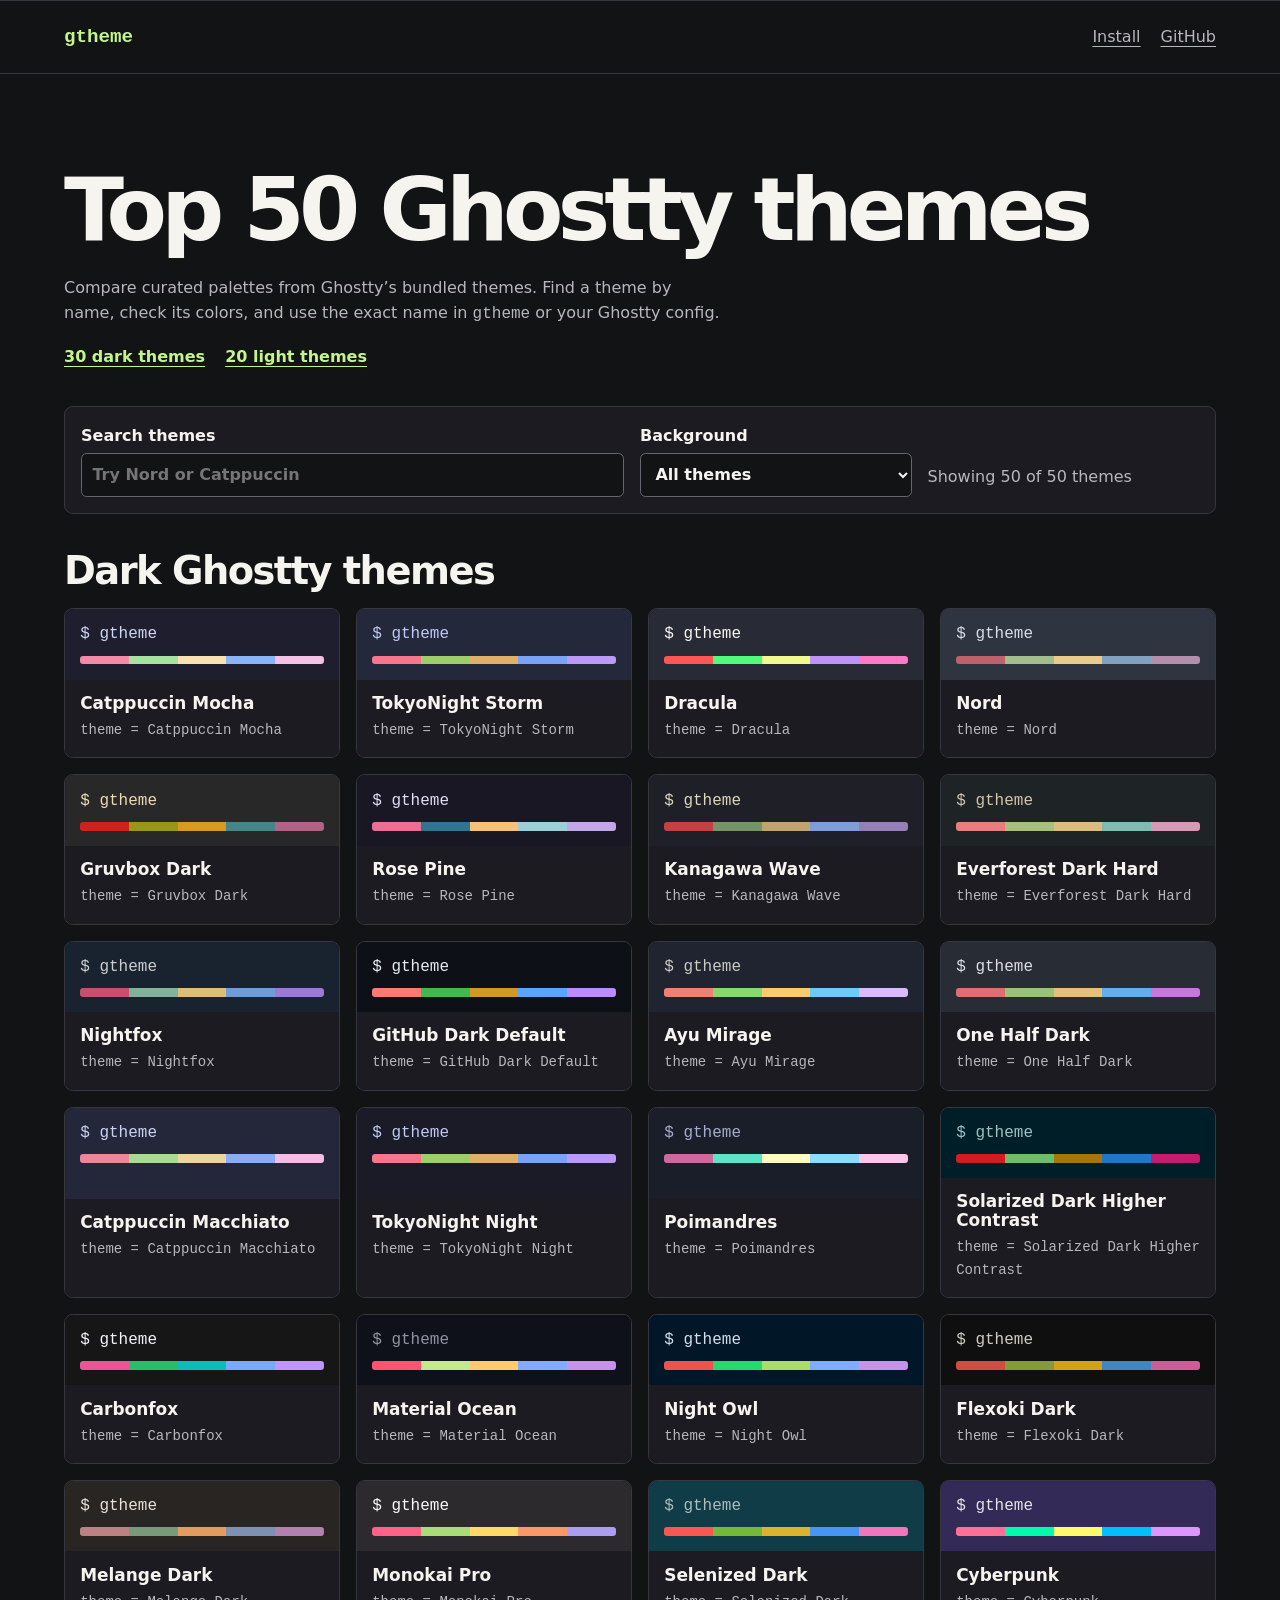
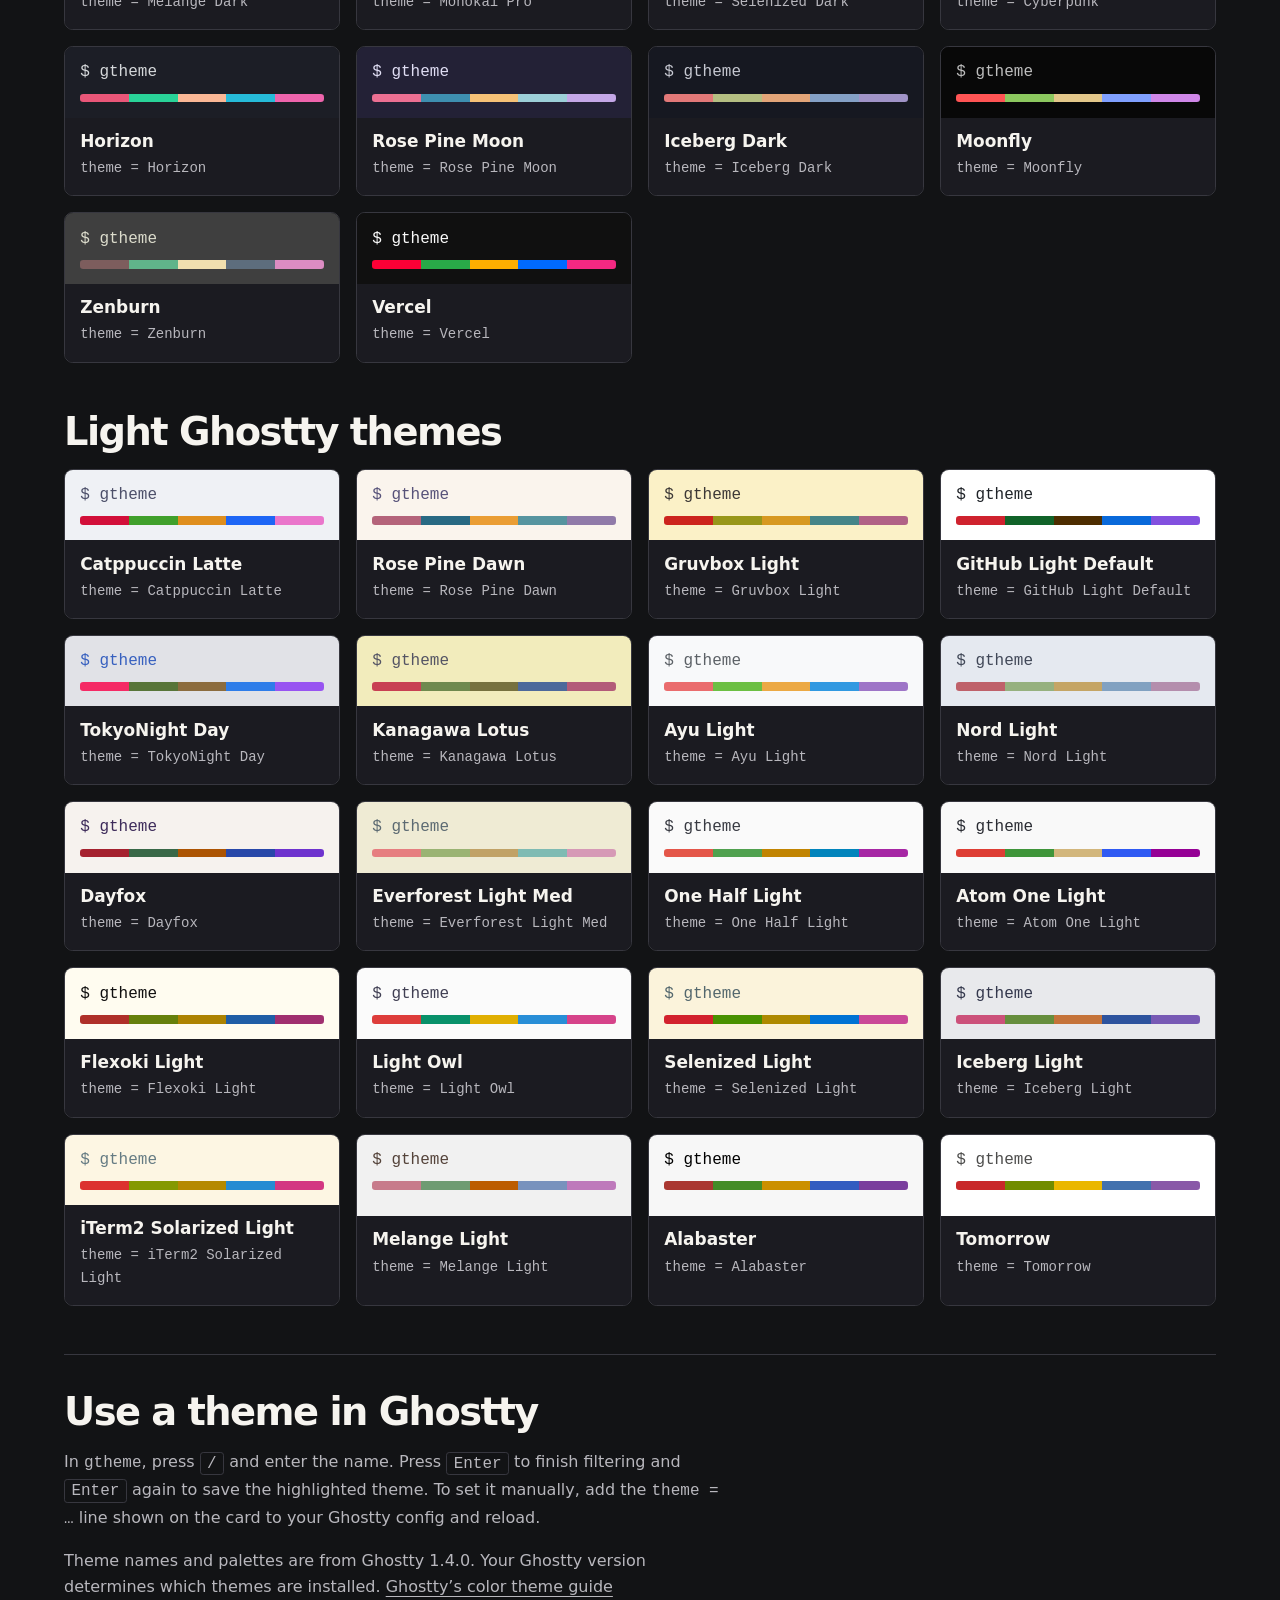
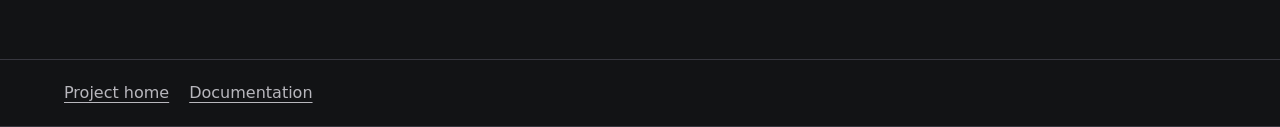
==== docs/ghostty-themes/index.html @ f0c13e7c "Publish a searchable Top 50 Ghostty theme gallery" ====
<!doctype html>
<html lang="en">
<head>
  <meta charset="utf-8">
  <meta name="viewport" content="width=device-width, initial-scale=1">
  <meta name="description" content="Compare 50 Ghostty terminal themes, including 30 dark palettes and 20 light palettes. See color previews and exact theme names for your Ghostty config.">
  <meta name="theme-color" content="#121315">
  <title>Top 50 Ghostty Themes | Dark and Light Palettes | gtheme</title>
  <link rel="canonical" href="https://hypercryptoman.github.io/gtheme/ghostty-themes/">
  <meta property="og:type" content="website">
  <meta property="og:title" content="Top 50 Ghostty Themes">
  <meta property="og:description" content="Compare 30 dark and 20 light Ghostty themes with terminal previews and exact config names.">
  <meta property="og:url" content="https://hypercryptoman.github.io/gtheme/ghostty-themes/">
  <meta property="og:image" content="https://raw.githubusercontent.com/hypercryptoman/gtheme/main/assets/gtheme-browsing.png">
  <meta property="og:image:alt" content="gtheme previewing Catppuccin Mocha in a terminal">
  <link rel="stylesheet" href="themes.css">
  <script src="themes.js" defer></script>
</head>
<body>
  <header class="site-head">
    <nav class="wrap" aria-label="Main navigation">
      <a class="brand" href="../">gtheme</a>
      <div class="nav-links">
        <a href="../#install">Install</a>
        <a href="https://github.com/hypercryptoman/gtheme">GitHub</a>
      </div>
    </nav>
  </header>
  <main class="wrap">
    <section class="intro" aria-labelledby="page-title">
      <h1 id="page-title">Top 50 Ghostty themes</h1>
      <p>Compare curated palettes from Ghostty’s bundled themes. Find a theme by name, check its colors, and use the exact name in <code>gtheme</code> or your Ghostty config.</p>
      <div class="jump-links" aria-label="Jump to a theme list">
        <a href="#dark-themes">30 dark themes</a>
        <a href="#light-themes">20 light themes</a>
      </div>
    </section>

    <section class="filters" aria-label="Filter themes" hidden>
      <label for="theme-search">Search themes
        <input type="search" id="theme-search" placeholder="Try Nord or Catppuccin">
      </label>
      <label for="theme-mode">Background
        <select id="theme-mode">
          <option value="all">All themes</option>
          <option value="dark">Dark</option>
          <option value="light">Light</option>
        </select>
      </label>
      <p id="theme-count" role="status">Showing 50 of 50 themes</p>
    </section>
    <p id="no-matches" hidden>No themes match your search. Try a different name or select All themes.</p>

    <section class="theme-list" id="dark-themes" data-mode="dark" aria-labelledby="dark-title">
      <h2 id="dark-title">Dark Ghostty themes</h2>
      <ul role="list">
        <li>
          <div class="preview" style="--bg:#1e1e2e;--fg:#cdd6f4;--red:#f38ba8;--green:#a6e3a1;--yellow:#f9e2af;--blue:#89b4fa;--magenta:#f5c2e7" aria-hidden="true">
            <span>$ gtheme</span>
            <div class="swatches"><span></span><span></span><span></span><span></span><span></span></div>
          </div>
          <div class="theme-info"><h3>Catppuccin Mocha</h3><code>theme = Catppuccin Mocha</code></div>
        </li>
        <li>
          <div class="preview" style="--bg:#24283b;--fg:#c0caf5;--red:#f7768e;--green:#9ece6a;--yellow:#e0af68;--blue:#7aa2f7;--magenta:#bb9af7" aria-hidden="true">
            <span>$ gtheme</span>
            <div class="swatches"><span></span><span></span><span></span><span></span><span></span></div>
          </div>
          <div class="theme-info"><h3>TokyoNight Storm</h3><code>theme = TokyoNight Storm</code></div>
        </li>
        <li>
          <div class="preview" style="--bg:#282a36;--fg:#f8f8f2;--red:#ff5555;--green:#50fa7b;--yellow:#f1fa8c;--blue:#bd93f9;--magenta:#ff79c6" aria-hidden="true">
            <span>$ gtheme</span>
            <div class="swatches"><span></span><span></span><span></span><span></span><span></span></div>
          </div>
          <div class="theme-info"><h3>Dracula</h3><code>theme = Dracula</code></div>
        </li>
        <li>
          <div class="preview" style="--bg:#2e3440;--fg:#d8dee9;--red:#bf616a;--green:#a3be8c;--yellow:#ebcb8b;--blue:#81a1c1;--magenta:#b48ead" aria-hidden="true">
            <span>$ gtheme</span>
            <div class="swatches"><span></span><span></span><span></span><span></span><span></span></div>
          </div>
          <div class="theme-info"><h3>Nord</h3><code>theme = Nord</code></div>
        </li>
        <li>
          <div class="preview" style="--bg:#282828;--fg:#ebdbb2;--red:#cc241d;--green:#98971a;--yellow:#d79921;--blue:#458588;--magenta:#b16286" aria-hidden="true">
            <span>$ gtheme</span>
            <div class="swatches"><span></span><span></span><span></span><span></span><span></span></div>
          </div>
          <div class="theme-info"><h3>Gruvbox Dark</h3><code>theme = Gruvbox Dark</code></div>
        </li>
        <li>
          <div class="preview" style="--bg:#191724;--fg:#e0def4;--red:#eb6f92;--green:#31748f;--yellow:#f6c177;--blue:#9ccfd8;--magenta:#c4a7e7" aria-hidden="true">
            <span>$ gtheme</span>
            <div class="swatches"><span></span><span></span><span></span><span></span><span></span></div>
          </div>
          <div class="theme-info"><h3>Rose Pine</h3><code>theme = Rose Pine</code></div>
        </li>
        <li>
          <div class="preview" style="--bg:#1f1f28;--fg:#dcd7ba;--red:#c34043;--green:#76946a;--yellow:#c0a36e;--blue:#7e9cd8;--magenta:#957fb8" aria-hidden="true">
            <span>$ gtheme</span>
            <div class="swatches"><span></span><span></span><span></span><span></span><span></span></div>
          </div>
          <div class="theme-info"><h3>Kanagawa Wave</h3><code>theme = Kanagawa Wave</code></div>
        </li>
        <li>
          <div class="preview" style="--bg:#1e2326;--fg:#d3c6aa;--red:#e67e80;--green:#a7c080;--yellow:#dbbc7f;--blue:#7fbbb3;--magenta:#d699b6" aria-hidden="true">
            <span>$ gtheme</span>
            <div class="swatches"><span></span><span></span><span></span><span></span><span></span></div>
          </div>
          <div class="theme-info"><h3>Everforest Dark Hard</h3><code>theme = Everforest Dark Hard</code></div>
        </li>
        <li>
          <div class="preview" style="--bg:#192330;--fg:#cdcecf;--red:#c94f6d;--green:#81b29a;--yellow:#dbc074;--blue:#719cd6;--magenta:#9d79d6" aria-hidden="true">
            <span>$ gtheme</span>
            <div class="swatches"><span></span><span></span><span></span><span></span><span></span></div>
          </div>
          <div class="theme-info"><h3>Nightfox</h3><code>theme = Nightfox</code></div>
        </li>
        <li>
          <div class="preview" style="--bg:#0d1117;--fg:#e6edf3;--red:#ff7b72;--green:#3fb950;--yellow:#d29922;--blue:#58a6ff;--magenta:#bc8cff" aria-hidden="true">
            <span>$ gtheme</span>
            <div class="swatches"><span></span><span></span><span></span><span></span><span></span></div>
          </div>
          <div class="theme-info"><h3>GitHub Dark Default</h3><code>theme = GitHub Dark Default</code></div>
        </li>
        <li>
          <div class="preview" style="--bg:#1f2430;--fg:#cccac2;--red:#ed8274;--green:#87d96c;--yellow:#facc6e;--blue:#6dcbfa;--magenta:#dabafa" aria-hidden="true">
            <span>$ gtheme</span>
            <div class="swatches"><span></span><span></span><span></span><span></span><span></span></div>
          </div>
          <div class="theme-info"><h3>Ayu Mirage</h3><code>theme = Ayu Mirage</code></div>
        </li>
        <li>
          <div class="preview" style="--bg:#282c34;--fg:#dcdfe4;--red:#e06c75;--green:#98c379;--yellow:#e5c07b;--blue:#61afef;--magenta:#c678dd" aria-hidden="true">
            <span>$ gtheme</span>
            <div class="swatches"><span></span><span></span><span></span><span></span><span></span></div>
          </div>
          <div class="theme-info"><h3>One Half Dark</h3><code>theme = One Half Dark</code></div>
        </li>
        <li>
          <div class="preview" style="--bg:#24273a;--fg:#cad3f5;--red:#ed8796;--green:#a6da95;--yellow:#eed49f;--blue:#8aadf4;--magenta:#f5bde6" aria-hidden="true">
            <span>$ gtheme</span>
            <div class="swatches"><span></span><span></span><span></span><span></span><span></span></div>
          </div>
          <div class="theme-info"><h3>Catppuccin Macchiato</h3><code>theme = Catppuccin Macchiato</code></div>
        </li>
        <li>
          <div class="preview" style="--bg:#1a1b26;--fg:#c0caf5;--red:#f7768e;--green:#9ece6a;--yellow:#e0af68;--blue:#7aa2f7;--magenta:#bb9af7" aria-hidden="true">
            <span>$ gtheme</span>
            <div class="swatches"><span></span><span></span><span></span><span></span><span></span></div>
          </div>
          <div class="theme-info"><h3>TokyoNight Night</h3><code>theme = TokyoNight Night</code></div>
        </li>
        <li>
          <div class="preview" style="--bg:#1a1e28;--fg:#a6accd;--red:#d0679d;--green:#5de4c7;--yellow:#fffac2;--blue:#89ddff;--magenta:#fcc5e9" aria-hidden="true">
            <span>$ gtheme</span>
            <div class="swatches"><span></span><span></span><span></span><span></span><span></span></div>
          </div>
          <div class="theme-info"><h3>Poimandres</h3><code>theme = Poimandres</code></div>
        </li>
        <li>
          <div class="preview" style="--bg:#001e27;--fg:#9cc2c3;--red:#d11c24;--green:#6cbe6c;--yellow:#a57706;--blue:#2176c7;--magenta:#c61c6f" aria-hidden="true">
            <span>$ gtheme</span>
            <div class="swatches"><span></span><span></span><span></span><span></span><span></span></div>
          </div>
          <div class="theme-info"><h3>Solarized Dark Higher Contrast</h3><code>theme = Solarized Dark Higher Contrast</code></div>
        </li>
        <li>
          <div class="preview" style="--bg:#161616;--fg:#f2f4f8;--red:#ee5396;--green:#25be6a;--yellow:#08bdba;--blue:#78a9ff;--magenta:#be95ff" aria-hidden="true">
            <span>$ gtheme</span>
            <div class="swatches"><span></span><span></span><span></span><span></span><span></span></div>
          </div>
          <div class="theme-info"><h3>Carbonfox</h3><code>theme = Carbonfox</code></div>
        </li>
        <li>
          <div class="preview" style="--bg:#0f111a;--fg:#8f93a2;--red:#ff5370;--green:#c3e88d;--yellow:#ffcb6b;--blue:#82aaff;--magenta:#c792ea" aria-hidden="true">
            <span>$ gtheme</span>
            <div class="swatches"><span></span><span></span><span></span><span></span><span></span></div>
          </div>
          <div class="theme-info"><h3>Material Ocean</h3><code>theme = Material Ocean</code></div>
        </li>
        <li>
          <div class="preview" style="--bg:#011627;--fg:#d6deeb;--red:#ef5350;--green:#22da6e;--yellow:#addb67;--blue:#82aaff;--magenta:#c792ea" aria-hidden="true">
            <span>$ gtheme</span>
            <div class="swatches"><span></span><span></span><span></span><span></span><span></span></div>
          </div>
          <div class="theme-info"><h3>Night Owl</h3><code>theme = Night Owl</code></div>
        </li>
        <li>
          <div class="preview" style="--bg:#100f0f;--fg:#cecdc3;--red:#d14d41;--green:#879a39;--yellow:#d0a215;--blue:#4385be;--magenta:#ce5d97" aria-hidden="true">
            <span>$ gtheme</span>
            <div class="swatches"><span></span><span></span><span></span><span></span><span></span></div>
          </div>
          <div class="theme-info"><h3>Flexoki Dark</h3><code>theme = Flexoki Dark</code></div>
        </li>
        <li>
          <div class="preview" style="--bg:#292522;--fg:#ece1d7;--red:#bd8183;--green:#78997a;--yellow:#e49b5d;--blue:#7f91b2;--magenta:#b380b0" aria-hidden="true">
            <span>$ gtheme</span>
            <div class="swatches"><span></span><span></span><span></span><span></span><span></span></div>
          </div>
          <div class="theme-info"><h3>Melange Dark</h3><code>theme = Melange Dark</code></div>
        </li>
        <li>
          <div class="preview" style="--bg:#2d2a2e;--fg:#fcfcfa;--red:#ff6188;--green:#a9dc76;--yellow:#ffd866;--blue:#fc9867;--magenta:#ab9df2" aria-hidden="true">
            <span>$ gtheme</span>
            <div class="swatches"><span></span><span></span><span></span><span></span><span></span></div>
          </div>
          <div class="theme-info"><h3>Monokai Pro</h3><code>theme = Monokai Pro</code></div>
        </li>
        <li>
          <div class="preview" style="--bg:#103c48;--fg:#adbcbc;--red:#fa5750;--green:#75b938;--yellow:#dbb32d;--blue:#4695f7;--magenta:#f275be" aria-hidden="true">
            <span>$ gtheme</span>
            <div class="swatches"><span></span><span></span><span></span><span></span><span></span></div>
          </div>
          <div class="theme-info"><h3>Selenized Dark</h3><code>theme = Selenized Dark</code></div>
        </li>
        <li>
          <div class="preview" style="--bg:#332a57;--fg:#e5e5e5;--red:#ff7092;--green:#00fbac;--yellow:#fffa6a;--blue:#00bfff;--magenta:#df95ff" aria-hidden="true">
            <span>$ gtheme</span>
            <div class="swatches"><span></span><span></span><span></span><span></span><span></span></div>
          </div>
          <div class="theme-info"><h3>Cyberpunk</h3><code>theme = Cyberpunk</code></div>
        </li>
        <li>
          <div class="preview" style="--bg:#1c1e26;--fg:#d5d8da;--red:#e95678;--green:#29d398;--yellow:#fab795;--blue:#26bbd9;--magenta:#ee64ac" aria-hidden="true">
            <span>$ gtheme</span>
            <div class="swatches"><span></span><span></span><span></span><span></span><span></span></div>
          </div>
          <div class="theme-info"><h3>Horizon</h3><code>theme = Horizon</code></div>
        </li>
        <li>
          <div class="preview" style="--bg:#232136;--fg:#e0def4;--red:#eb6f92;--green:#3e8fb0;--yellow:#f6c177;--blue:#9ccfd8;--magenta:#c4a7e7" aria-hidden="true">
            <span>$ gtheme</span>
            <div class="swatches"><span></span><span></span><span></span><span></span><span></span></div>
          </div>
          <div class="theme-info"><h3>Rose Pine Moon</h3><code>theme = Rose Pine Moon</code></div>
        </li>
        <li>
          <div class="preview" style="--bg:#161821;--fg:#c6c8d1;--red:#e27878;--green:#b4be82;--yellow:#e2a478;--blue:#84a0c6;--magenta:#a093c7" aria-hidden="true">
            <span>$ gtheme</span>
            <div class="swatches"><span></span><span></span><span></span><span></span><span></span></div>
          </div>
          <div class="theme-info"><h3>Iceberg Dark</h3><code>theme = Iceberg Dark</code></div>
        </li>
        <li>
          <div class="preview" style="--bg:#080808;--fg:#bdbdbd;--red:#ff5454;--green:#8cc85f;--yellow:#e3c78a;--blue:#80a0ff;--magenta:#cf87e8" aria-hidden="true">
            <span>$ gtheme</span>
            <div class="swatches"><span></span><span></span><span></span><span></span><span></span></div>
          </div>
          <div class="theme-info"><h3>Moonfly</h3><code>theme = Moonfly</code></div>
        </li>
        <li>
          <div class="preview" style="--bg:#3f3f3f;--fg:#dcdccc;--red:#7d5d5d;--green:#60b48a;--yellow:#f0dfaf;--blue:#5d6d7d;--magenta:#dc8cc3" aria-hidden="true">
            <span>$ gtheme</span>
            <div class="swatches"><span></span><span></span><span></span><span></span><span></span></div>
          </div>
          <div class="theme-info"><h3>Zenburn</h3><code>theme = Zenburn</code></div>
        </li>
        <li>
          <div class="preview" style="--bg:#101010;--fg:#fafafa;--red:#fc0036;--green:#29a948;--yellow:#ffae00;--blue:#006aff;--magenta:#f32882" aria-hidden="true">
            <span>$ gtheme</span>
            <div class="swatches"><span></span><span></span><span></span><span></span><span></span></div>
          </div>
          <div class="theme-info"><h3>Vercel</h3><code>theme = Vercel</code></div>
        </li>
      </ul>
    </section>

    <section class="theme-list" id="light-themes" data-mode="light" aria-labelledby="light-title">
      <h2 id="light-title">Light Ghostty themes</h2>
      <ul role="list">
        <li>
          <div class="preview" style="--bg:#eff1f5;--fg:#4c4f69;--red:#d20f39;--green:#40a02b;--yellow:#df8e1d;--blue:#1e66f5;--magenta:#ea76cb" aria-hidden="true">
            <span>$ gtheme</span>
            <div class="swatches"><span></span><span></span><span></span><span></span><span></span></div>
          </div>
          <div class="theme-info"><h3>Catppuccin Latte</h3><code>theme = Catppuccin Latte</code></div>
        </li>
        <li>
          <div class="preview" style="--bg:#faf4ed;--fg:#575279;--red:#b4637a;--green:#286983;--yellow:#ea9d34;--blue:#56949f;--magenta:#907aa9" aria-hidden="true">
            <span>$ gtheme</span>
            <div class="swatches"><span></span><span></span><span></span><span></span><span></span></div>
          </div>
          <div class="theme-info"><h3>Rose Pine Dawn</h3><code>theme = Rose Pine Dawn</code></div>
        </li>
        <li>
          <div class="preview" style="--bg:#fbf1c7;--fg:#3c3836;--red:#cc241d;--green:#98971a;--yellow:#d79921;--blue:#458588;--magenta:#b16286" aria-hidden="true">
            <span>$ gtheme</span>
            <div class="swatches"><span></span><span></span><span></span><span></span><span></span></div>
          </div>
          <div class="theme-info"><h3>Gruvbox Light</h3><code>theme = Gruvbox Light</code></div>
        </li>
        <li>
          <div class="preview" style="--bg:#ffffff;--fg:#1f2328;--red:#cf222e;--green:#116329;--yellow:#4d2d00;--blue:#0969da;--magenta:#8250df" aria-hidden="true">
            <span>$ gtheme</span>
            <div class="swatches"><span></span><span></span><span></span><span></span><span></span></div>
          </div>
          <div class="theme-info"><h3>GitHub Light Default</h3><code>theme = GitHub Light Default</code></div>
        </li>
        <li>
          <div class="preview" style="--bg:#e1e2e7;--fg:#3760bf;--red:#f52a65;--green:#587539;--yellow:#8c6c3e;--blue:#2e7de9;--magenta:#9854f1" aria-hidden="true">
            <span>$ gtheme</span>
            <div class="swatches"><span></span><span></span><span></span><span></span><span></span></div>
          </div>
          <div class="theme-info"><h3>TokyoNight Day</h3><code>theme = TokyoNight Day</code></div>
        </li>
        <li>
          <div class="preview" style="--bg:#f2ecbc;--fg:#545464;--red:#c84053;--green:#6f894e;--yellow:#77713f;--blue:#4d699b;--magenta:#b35b79" aria-hidden="true">
            <span>$ gtheme</span>
            <div class="swatches"><span></span><span></span><span></span><span></span><span></span></div>
          </div>
          <div class="theme-info"><h3>Kanagawa Lotus</h3><code>theme = Kanagawa Lotus</code></div>
        </li>
        <li>
          <div class="preview" style="--bg:#f8f9fa;--fg:#5c6166;--red:#ea6c6d;--green:#6cbf43;--yellow:#eca944;--blue:#3199e1;--magenta:#9e75c7" aria-hidden="true">
            <span>$ gtheme</span>
            <div class="swatches"><span></span><span></span><span></span><span></span><span></span></div>
          </div>
          <div class="theme-info"><h3>Ayu Light</h3><code>theme = Ayu Light</code></div>
        </li>
        <li>
          <div class="preview" style="--bg:#e5e9f0;--fg:#414858;--red:#bf616a;--green:#96b17f;--yellow:#c5a565;--blue:#81a1c1;--magenta:#b48ead" aria-hidden="true">
            <span>$ gtheme</span>
            <div class="swatches"><span></span><span></span><span></span><span></span><span></span></div>
          </div>
          <div class="theme-info"><h3>Nord Light</h3><code>theme = Nord Light</code></div>
        </li>
        <li>
          <div class="preview" style="--bg:#f6f2ee;--fg:#3d2b5a;--red:#a5222f;--green:#396847;--yellow:#ac5402;--blue:#2848a9;--magenta:#6e33ce" aria-hidden="true">
            <span>$ gtheme</span>
            <div class="swatches"><span></span><span></span><span></span><span></span><span></span></div>
          </div>
          <div class="theme-info"><h3>Dayfox</h3><code>theme = Dayfox</code></div>
        </li>
        <li>
          <div class="preview" style="--bg:#efebd4;--fg:#5c6a72;--red:#e67e80;--green:#9ab373;--yellow:#c1a266;--blue:#7fbbb3;--magenta:#d699b6" aria-hidden="true">
            <span>$ gtheme</span>
            <div class="swatches"><span></span><span></span><span></span><span></span><span></span></div>
          </div>
          <div class="theme-info"><h3>Everforest Light Med</h3><code>theme = Everforest Light Med</code></div>
        </li>
        <li>
          <div class="preview" style="--bg:#fafafa;--fg:#383a42;--red:#e45649;--green:#50a14f;--yellow:#c18401;--blue:#0184bc;--magenta:#a626a4" aria-hidden="true">
            <span>$ gtheme</span>
            <div class="swatches"><span></span><span></span><span></span><span></span><span></span></div>
          </div>
          <div class="theme-info"><h3>One Half Light</h3><code>theme = One Half Light</code></div>
        </li>
        <li>
          <div class="preview" style="--bg:#f9f9f9;--fg:#2a2c33;--red:#de3e35;--green:#3f953a;--yellow:#d2b67c;--blue:#2f5af3;--magenta:#950095" aria-hidden="true">
            <span>$ gtheme</span>
            <div class="swatches"><span></span><span></span><span></span><span></span><span></span></div>
          </div>
          <div class="theme-info"><h3>Atom One Light</h3><code>theme = Atom One Light</code></div>
        </li>
        <li>
          <div class="preview" style="--bg:#fffcf0;--fg:#100f0f;--red:#af3029;--green:#66800b;--yellow:#ad8301;--blue:#205ea6;--magenta:#a02f6f" aria-hidden="true">
            <span>$ gtheme</span>
            <div class="swatches"><span></span><span></span><span></span><span></span><span></span></div>
          </div>
          <div class="theme-info"><h3>Flexoki Light</h3><code>theme = Flexoki Light</code></div>
        </li>
        <li>
          <div class="preview" style="--bg:#fbfbfb;--fg:#403f53;--red:#de3d3b;--green:#08916a;--yellow:#e0af02;--blue:#288ed7;--magenta:#d6438a" aria-hidden="true">
            <span>$ gtheme</span>
            <div class="swatches"><span></span><span></span><span></span><span></span><span></span></div>
          </div>
          <div class="theme-info"><h3>Light Owl</h3><code>theme = Light Owl</code></div>
        </li>
        <li>
          <div class="preview" style="--bg:#fbf3db;--fg:#53676d;--red:#d2212d;--green:#489100;--yellow:#ad8900;--blue:#0072d4;--magenta:#ca4898" aria-hidden="true">
            <span>$ gtheme</span>
            <div class="swatches"><span></span><span></span><span></span><span></span><span></span></div>
          </div>
          <div class="theme-info"><h3>Selenized Light</h3><code>theme = Selenized Light</code></div>
        </li>
        <li>
          <div class="preview" style="--bg:#e8e9ec;--fg:#33374c;--red:#cc517a;--green:#668e3d;--yellow:#c57339;--blue:#2d539e;--magenta:#7759b4" aria-hidden="true">
            <span>$ gtheme</span>
            <div class="swatches"><span></span><span></span><span></span><span></span><span></span></div>
          </div>
          <div class="theme-info"><h3>Iceberg Light</h3><code>theme = Iceberg Light</code></div>
        </li>
        <li>
          <div class="preview" style="--bg:#fdf6e3;--fg:#657b83;--red:#dc322f;--green:#859900;--yellow:#b58900;--blue:#268bd2;--magenta:#d33682" aria-hidden="true">
            <span>$ gtheme</span>
            <div class="swatches"><span></span><span></span><span></span><span></span><span></span></div>
          </div>
          <div class="theme-info"><h3>iTerm2 Solarized Light</h3><code>theme = iTerm2 Solarized Light</code></div>
        </li>
        <li>
          <div class="preview" style="--bg:#f1f1f1;--fg:#54433a;--red:#c77b8b;--green:#6e9b72;--yellow:#bc5c00;--blue:#7892bd;--magenta:#be79bb" aria-hidden="true">
            <span>$ gtheme</span>
            <div class="swatches"><span></span><span></span><span></span><span></span><span></span></div>
          </div>
          <div class="theme-info"><h3>Melange Light</h3><code>theme = Melange Light</code></div>
        </li>
        <li>
          <div class="preview" style="--bg:#f7f7f7;--fg:#000000;--red:#aa3731;--green:#448c27;--yellow:#cb9000;--blue:#325cc0;--magenta:#7a3e9d" aria-hidden="true">
            <span>$ gtheme</span>
            <div class="swatches"><span></span><span></span><span></span><span></span><span></span></div>
          </div>
          <div class="theme-info"><h3>Alabaster</h3><code>theme = Alabaster</code></div>
        </li>
        <li>
          <div class="preview" style="--bg:#ffffff;--fg:#4d4d4c;--red:#c82829;--green:#718c00;--yellow:#eab700;--blue:#4271ae;--magenta:#8959a8" aria-hidden="true">
            <span>$ gtheme</span>
            <div class="swatches"><span></span><span></span><span></span><span></span><span></span></div>
          </div>
          <div class="theme-info"><h3>Tomorrow</h3><code>theme = Tomorrow</code></div>
        </li>
      </ul>
    </section>

    <section class="how-to" aria-labelledby="apply-title">
      <h2 id="apply-title">Use a theme in Ghostty</h2>
      <p>In <code>gtheme</code>, press <kbd>/</kbd> and enter the name. Press <kbd>Enter</kbd> to finish filtering and <kbd>Enter</kbd> again to save the highlighted theme. To set it manually, add the <code>theme = …</code> line shown on the card to your Ghostty config and reload.</p>
      <p>Theme names and palettes are from Ghostty 1.4.0. Your Ghostty version determines which themes are installed. <a href="https://ghostty.org/docs/features/theme">Ghostty’s color theme guide</a></p>
    </section>
  </main>
  <footer>
    <div class="wrap nav-links">
      <a href="../">Project home</a>
      <a href="https://github.com/hypercryptoman/gtheme/blob/main/README.md">Documentation</a>
    </div>
  </footer>
</body>
</html>
---- docs/ghostty-themes/themes.css ----
:root {
  color-scheme: dark;
  --background: #121315;
  --panel: #1b1b21;
  --line: #37373f;
  --text: #f6f4ef;
  --muted: #b8b7bd;
  --accent: #c4f58b;
  --mono: "SFMono-Regular", Consolas, "Liberation Mono", monospace;
}
* { box-sizing: border-box; }
[hidden] { display: none !important; }
body { margin: 0; background: var(--background); color: var(--text); font: 1rem/1.6 system-ui, sans-serif; }
.wrap { width: min(72rem, calc(100% - 2.5rem)); margin-inline: auto; }
a { color: inherit; text-underline-offset: .25em; }
a:hover { color: var(--accent); }
:focus-visible { outline: 2px solid var(--accent); outline-offset: 4px; }
.site-head, footer { border-block: 1px solid var(--line); }
nav, .nav-links, .jump-links { display: flex; flex-wrap: wrap; align-items: center; gap: 1.25rem; }
nav { min-height: 4.5rem; justify-content: space-between; }
.nav-links { color: var(--muted); }
.brand { color: var(--accent); font: 700 1.2rem var(--mono); text-decoration: none; }
.intro { padding-block: clamp(2.5rem, 7vw, 5.5rem) 2.25rem; }
h1, h2, h3 { line-height: 1.1; margin: 0; }
h1 { font-size: clamp(2.75rem, 7.5vw, 5.5rem); letter-spacing: -.065em; }
h2 { font-size: clamp(1.7rem, 4vw, 2.4rem); letter-spacing: -.04em; }
h3 { font-size: 1.06rem; }
p { color: var(--muted); }
.intro p, .how-to p { max-width: 65ch; }
.jump-links a { color: var(--accent); font-weight: 650; }
.filters {
  display: grid;
  gap: 1rem;
  grid-template-columns: minmax(12rem, 2fr) minmax(8rem, 1fr) 1fr;
  align-items: end;
  padding: 1rem;
  background: var(--panel);
  border: 1px solid var(--line);
  border-radius: .55rem;
}
.filters label { display: grid; gap: .3rem; font-weight: 600; }
.filters p { margin: 0; padding: .45rem 0; font-variant-numeric: tabular-nums; }
input, select {
  font: inherit;
  color: var(--text);
  background: var(--background);
  border: 1px solid #656570;
  border-radius: .35rem;
  min-width: 0;
  min-height: 2.75rem;
  padding: .45rem .65rem;
}
.theme-list { margin-block: 2.25rem 3rem; scroll-margin-top: 1.25rem; }
.theme-list ul {
  list-style: none;
  margin: 1rem 0 0;
  padding: 0;
  display: grid;
  grid-template-columns: repeat(auto-fit, minmax(min(100%, 15.5rem), 1fr));
  gap: 1rem;
}
.theme-list li { display: grid; overflow: hidden; border: 1px solid var(--line); border-radius: .55rem; }
.preview {
  display: flex;
  flex-direction: column;
  gap: .65rem;
  padding: .95rem;
  font: 1rem/1.3 var(--mono);
  background: var(--bg);
  color: var(--fg);
}
.swatches { display: grid; grid-template-columns: repeat(5, 1fr); height: .55rem; border-radius: .2rem; overflow: hidden; }
.swatches span:nth-child(1) { background: var(--red); }
.swatches span:nth-child(2) { background: var(--green); }
.swatches span:nth-child(3) { background: var(--yellow); }
.swatches span:nth-child(4) { background: var(--blue); }
.swatches span:nth-child(5) { background: var(--magenta); }
.theme-info { display: flex; flex-direction: column; gap: .4rem; padding: .9rem .95rem 1rem; background: var(--panel); }
.theme-info code { color: var(--muted); font-size: .875rem; overflow-wrap: anywhere; user-select: all; }
code, kbd { font-family: var(--mono); }
kbd { border: 1px solid var(--line); border-radius: .2rem; padding: .1em .4em; }
.how-to { border-top: 1px solid var(--line); padding-block: 2.25rem 2.75rem; }
footer { padding-block: 1.25rem; }
@media (max-width: 40rem) {
  .filters { grid-template-columns: 1fr; gap: .6rem; }
  .filters p { padding-bottom: 0; }
}
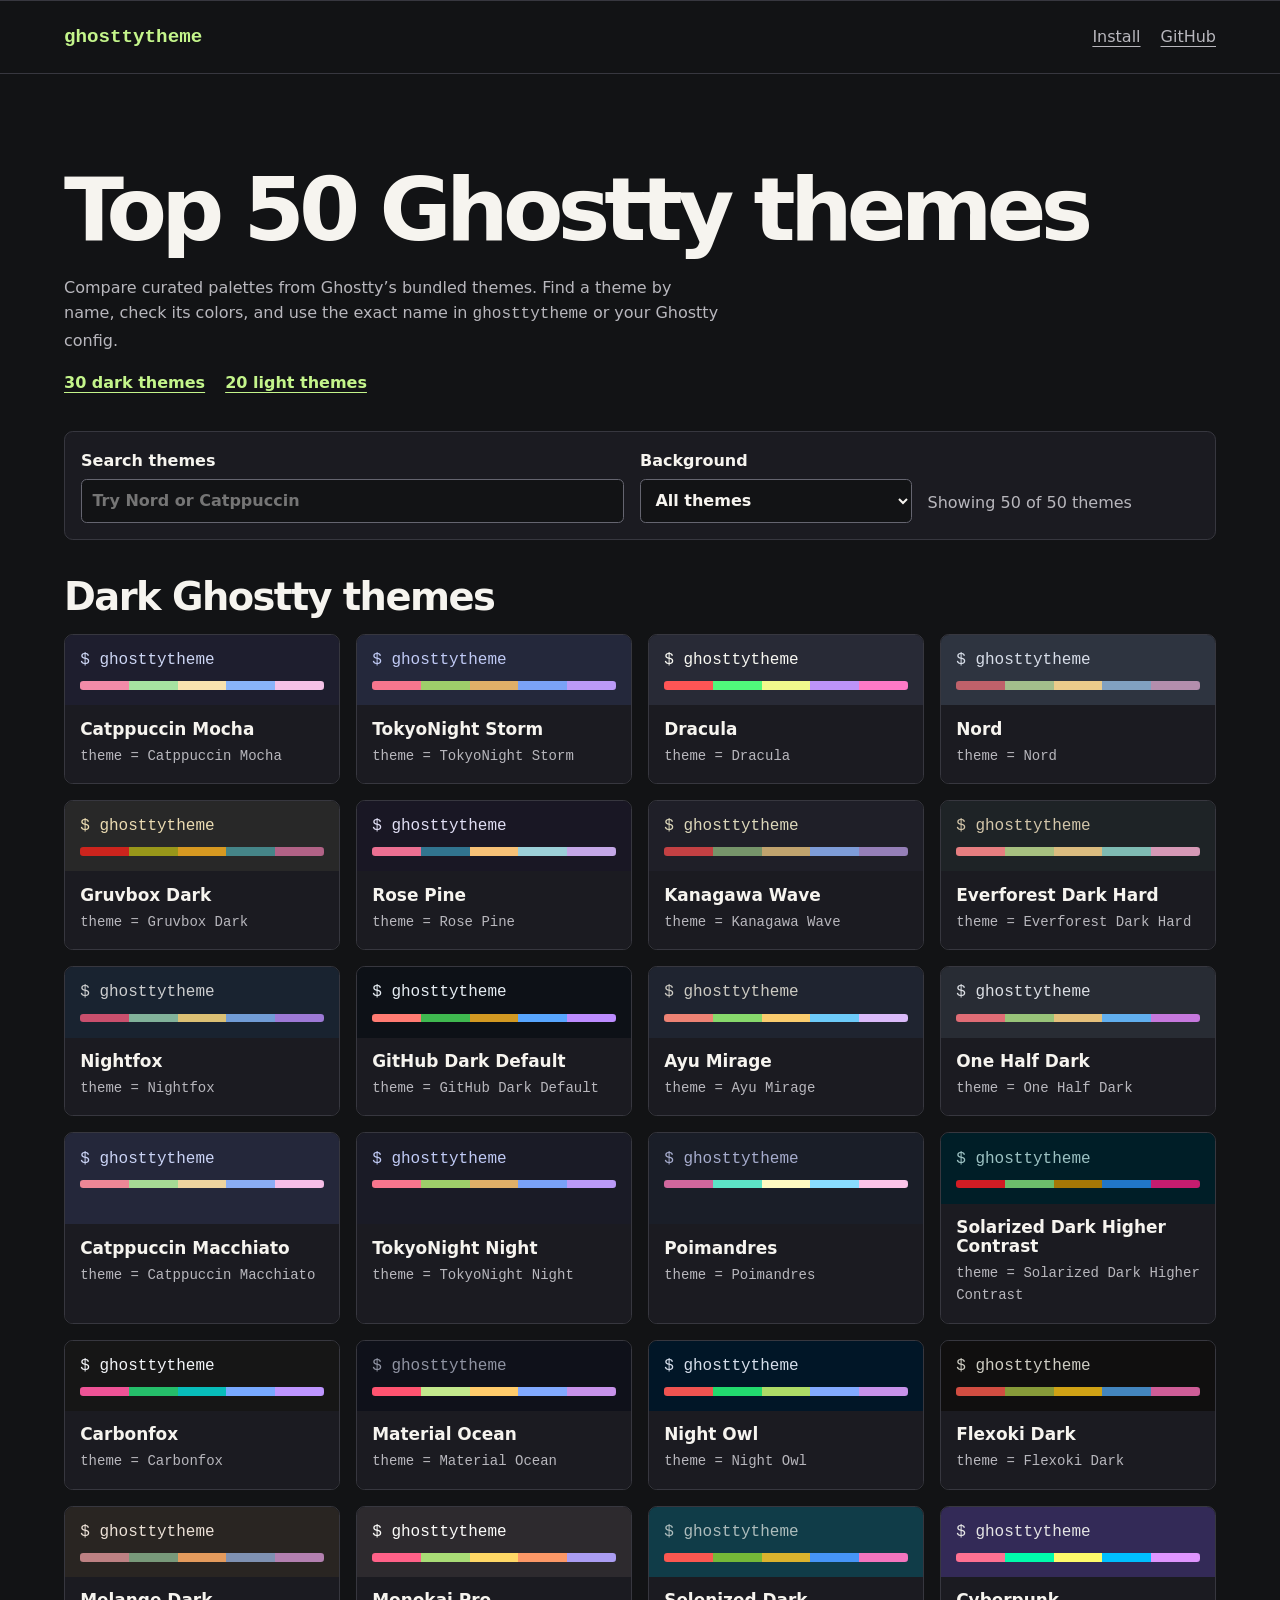
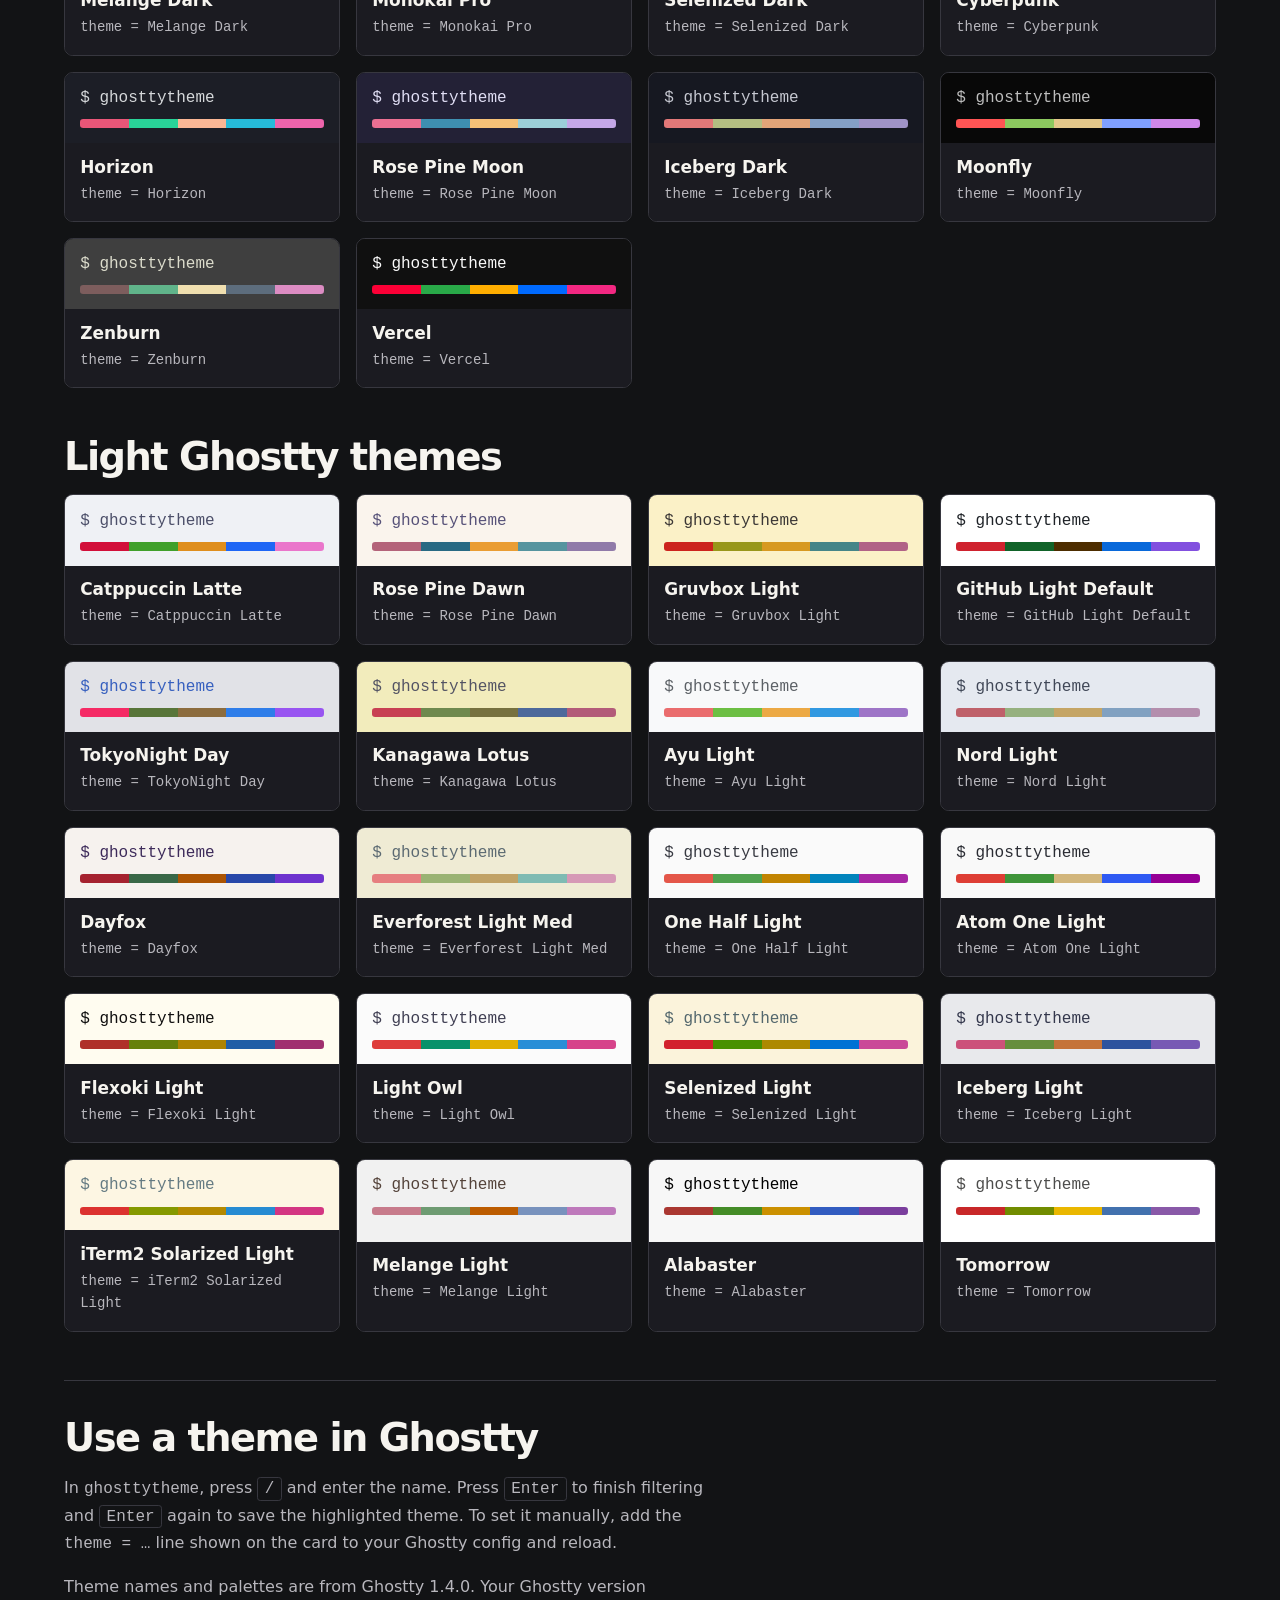
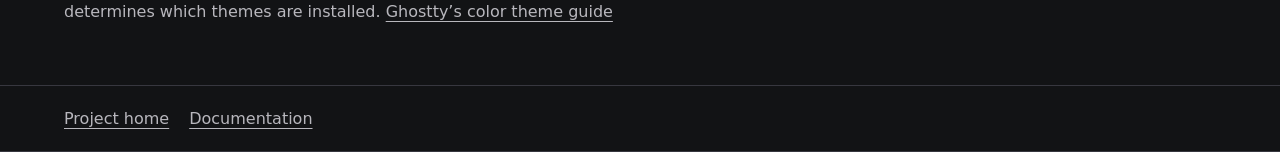
==== commit 9f9d627c: "Prepare ghosttytheme for PyPI" ====
--- a/docs/ghostty-themes/index.html
+++ b/docs/ghostty-themes/index.html
@@ -5,7 +5,7 @@
   <meta name="viewport" content="width=device-width, initial-scale=1">
   <meta name="description" content="Compare 50 Ghostty terminal themes, including 30 dark palettes and 20 light palettes. See color previews and exact theme names for your Ghostty config.">
   <meta name="theme-color" content="#121315">
-  <title>Top 50 Ghostty Themes | Dark and Light Palettes | gtheme</title>
+  <title>Top 50 Ghostty Themes | Dark and Light Palettes | ghosttytheme</title>
   <link rel="canonical" href="https://hypercryptoman.github.io/gtheme/ghostty-themes/">
   <meta property="og:type" content="website">
   <meta property="og:title" content="Top 50 Ghostty Themes">
@@ -19,7 +19,7 @@
 <body>
   <header class="site-head">
     <nav class="wrap" aria-label="Main navigation">
-      <a class="brand" href="../">gtheme</a>
+      <a class="brand" href="../">ghosttytheme</a>
       <div class="nav-links">
         <a href="../#install">Install</a>
         <a href="https://github.com/hypercryptoman/gtheme">GitHub</a>
@@ -29,7 +29,7 @@
   <main class="wrap">
     <section class="intro" aria-labelledby="page-title">
       <h1 id="page-title">Top 50 Ghostty themes</h1>
-      <p>Compare curated palettes from Ghostty’s bundled themes. Find a theme by name, check its colors, and use the exact name in <code>gtheme</code> or your Ghostty config.</p>
+      <p>Compare curated palettes from Ghostty’s bundled themes. Find a theme by name, check its colors, and use the exact name in <code>ghosttytheme</code> or your Ghostty config.</p>
       <div class="jump-links" aria-label="Jump to a theme list">
         <a href="#dark-themes">30 dark themes</a>
         <a href="#light-themes">20 light themes</a>
@@ -56,210 +56,210 @@
       <ul role="list">
         <li>
           <div class="preview" style="--bg:#1e1e2e;--fg:#cdd6f4;--red:#f38ba8;--green:#a6e3a1;--yellow:#f9e2af;--blue:#89b4fa;--magenta:#f5c2e7" aria-hidden="true">
-            <span>$ gtheme</span>
+            <span>$ ghosttytheme</span>
             <div class="swatches"><span></span><span></span><span></span><span></span><span></span></div>
           </div>
           <div class="theme-info"><h3>Catppuccin Mocha</h3><code>theme = Catppuccin Mocha</code></div>
         </li>
         <li>
           <div class="preview" style="--bg:#24283b;--fg:#c0caf5;--red:#f7768e;--green:#9ece6a;--yellow:#e0af68;--blue:#7aa2f7;--magenta:#bb9af7" aria-hidden="true">
-            <span>$ gtheme</span>
+            <span>$ ghosttytheme</span>
             <div class="swatches"><span></span><span></span><span></span><span></span><span></span></div>
           </div>
           <div class="theme-info"><h3>TokyoNight Storm</h3><code>theme = TokyoNight Storm</code></div>
         </li>
         <li>
           <div class="preview" style="--bg:#282a36;--fg:#f8f8f2;--red:#ff5555;--green:#50fa7b;--yellow:#f1fa8c;--blue:#bd93f9;--magenta:#ff79c6" aria-hidden="true">
-            <span>$ gtheme</span>
+            <span>$ ghosttytheme</span>
             <div class="swatches"><span></span><span></span><span></span><span></span><span></span></div>
           </div>
           <div class="theme-info"><h3>Dracula</h3><code>theme = Dracula</code></div>
         </li>
         <li>
           <div class="preview" style="--bg:#2e3440;--fg:#d8dee9;--red:#bf616a;--green:#a3be8c;--yellow:#ebcb8b;--blue:#81a1c1;--magenta:#b48ead" aria-hidden="true">
-            <span>$ gtheme</span>
+            <span>$ ghosttytheme</span>
             <div class="swatches"><span></span><span></span><span></span><span></span><span></span></div>
           </div>
           <div class="theme-info"><h3>Nord</h3><code>theme = Nord</code></div>
         </li>
         <li>
           <div class="preview" style="--bg:#282828;--fg:#ebdbb2;--red:#cc241d;--green:#98971a;--yellow:#d79921;--blue:#458588;--magenta:#b16286" aria-hidden="true">
-            <span>$ gtheme</span>
+            <span>$ ghosttytheme</span>
             <div class="swatches"><span></span><span></span><span></span><span></span><span></span></div>
           </div>
           <div class="theme-info"><h3>Gruvbox Dark</h3><code>theme = Gruvbox Dark</code></div>
         </li>
         <li>
           <div class="preview" style="--bg:#191724;--fg:#e0def4;--red:#eb6f92;--green:#31748f;--yellow:#f6c177;--blue:#9ccfd8;--magenta:#c4a7e7" aria-hidden="true">
-            <span>$ gtheme</span>
+            <span>$ ghosttytheme</span>
             <div class="swatches"><span></span><span></span><span></span><span></span><span></span></div>
           </div>
           <div class="theme-info"><h3>Rose Pine</h3><code>theme = Rose Pine</code></div>
         </li>
         <li>
           <div class="preview" style="--bg:#1f1f28;--fg:#dcd7ba;--red:#c34043;--green:#76946a;--yellow:#c0a36e;--blue:#7e9cd8;--magenta:#957fb8" aria-hidden="true">
-            <span>$ gtheme</span>
+            <span>$ ghosttytheme</span>
             <div class="swatches"><span></span><span></span><span></span><span></span><span></span></div>
           </div>
           <div class="theme-info"><h3>Kanagawa Wave</h3><code>theme = Kanagawa Wave</code></div>
         </li>
         <li>
           <div class="preview" style="--bg:#1e2326;--fg:#d3c6aa;--red:#e67e80;--green:#a7c080;--yellow:#dbbc7f;--blue:#7fbbb3;--magenta:#d699b6" aria-hidden="true">
-            <span>$ gtheme</span>
+            <span>$ ghosttytheme</span>
             <div class="swatches"><span></span><span></span><span></span><span></span><span></span></div>
           </div>
           <div class="theme-info"><h3>Everforest Dark Hard</h3><code>theme = Everforest Dark Hard</code></div>
         </li>
         <li>
           <div class="preview" style="--bg:#192330;--fg:#cdcecf;--red:#c94f6d;--green:#81b29a;--yellow:#dbc074;--blue:#719cd6;--magenta:#9d79d6" aria-hidden="true">
-            <span>$ gtheme</span>
+            <span>$ ghosttytheme</span>
             <div class="swatches"><span></span><span></span><span></span><span></span><span></span></div>
           </div>
           <div class="theme-info"><h3>Nightfox</h3><code>theme = Nightfox</code></div>
         </li>
         <li>
           <div class="preview" style="--bg:#0d1117;--fg:#e6edf3;--red:#ff7b72;--green:#3fb950;--yellow:#d29922;--blue:#58a6ff;--magenta:#bc8cff" aria-hidden="true">
-            <span>$ gtheme</span>
+            <span>$ ghosttytheme</span>
             <div class="swatches"><span></span><span></span><span></span><span></span><span></span></div>
           </div>
           <div class="theme-info"><h3>GitHub Dark Default</h3><code>theme = GitHub Dark Default</code></div>
         </li>
         <li>
           <div class="preview" style="--bg:#1f2430;--fg:#cccac2;--red:#ed8274;--green:#87d96c;--yellow:#facc6e;--blue:#6dcbfa;--magenta:#dabafa" aria-hidden="true">
-            <span>$ gtheme</span>
+            <span>$ ghosttytheme</span>
             <div class="swatches"><span></span><span></span><span></span><span></span><span></span></div>
           </div>
           <div class="theme-info"><h3>Ayu Mirage</h3><code>theme = Ayu Mirage</code></div>
         </li>
         <li>
           <div class="preview" style="--bg:#282c34;--fg:#dcdfe4;--red:#e06c75;--green:#98c379;--yellow:#e5c07b;--blue:#61afef;--magenta:#c678dd" aria-hidden="true">
-            <span>$ gtheme</span>
+            <span>$ ghosttytheme</span>
             <div class="swatches"><span></span><span></span><span></span><span></span><span></span></div>
           </div>
           <div class="theme-info"><h3>One Half Dark</h3><code>theme = One Half Dark</code></div>
         </li>
         <li>
           <div class="preview" style="--bg:#24273a;--fg:#cad3f5;--red:#ed8796;--green:#a6da95;--yellow:#eed49f;--blue:#8aadf4;--magenta:#f5bde6" aria-hidden="true">
-            <span>$ gtheme</span>
+            <span>$ ghosttytheme</span>
             <div class="swatches"><span></span><span></span><span></span><span></span><span></span></div>
           </div>
           <div class="theme-info"><h3>Catppuccin Macchiato</h3><code>theme = Catppuccin Macchiato</code></div>
         </li>
         <li>
           <div class="preview" style="--bg:#1a1b26;--fg:#c0caf5;--red:#f7768e;--green:#9ece6a;--yellow:#e0af68;--blue:#7aa2f7;--magenta:#bb9af7" aria-hidden="true">
-            <span>$ gtheme</span>
+            <span>$ ghosttytheme</span>
             <div class="swatches"><span></span><span></span><span></span><span></span><span></span></div>
           </div>
           <div class="theme-info"><h3>TokyoNight Night</h3><code>theme = TokyoNight Night</code></div>
         </li>
         <li>
           <div class="preview" style="--bg:#1a1e28;--fg:#a6accd;--red:#d0679d;--green:#5de4c7;--yellow:#fffac2;--blue:#89ddff;--magenta:#fcc5e9" aria-hidden="true">
-            <span>$ gtheme</span>
+            <span>$ ghosttytheme</span>
             <div class="swatches"><span></span><span></span><span></span><span></span><span></span></div>
           </div>
           <div class="theme-info"><h3>Poimandres</h3><code>theme = Poimandres</code></div>
         </li>
         <li>
           <div class="preview" style="--bg:#001e27;--fg:#9cc2c3;--red:#d11c24;--green:#6cbe6c;--yellow:#a57706;--blue:#2176c7;--magenta:#c61c6f" aria-hidden="true">
-            <span>$ gtheme</span>
+            <span>$ ghosttytheme</span>
             <div class="swatches"><span></span><span></span><span></span><span></span><span></span></div>
           </div>
           <div class="theme-info"><h3>Solarized Dark Higher Contrast</h3><code>theme = Solarized Dark Higher Contrast</code></div>
         </li>
         <li>
           <div class="preview" style="--bg:#161616;--fg:#f2f4f8;--red:#ee5396;--green:#25be6a;--yellow:#08bdba;--blue:#78a9ff;--magenta:#be95ff" aria-hidden="true">
-            <span>$ gtheme</span>
+            <span>$ ghosttytheme</span>
             <div class="swatches"><span></span><span></span><span></span><span></span><span></span></div>
           </div>
           <div class="theme-info"><h3>Carbonfox</h3><code>theme = Carbonfox</code></div>
         </li>
         <li>
           <div class="preview" style="--bg:#0f111a;--fg:#8f93a2;--red:#ff5370;--green:#c3e88d;--yellow:#ffcb6b;--blue:#82aaff;--magenta:#c792ea" aria-hidden="true">
-            <span>$ gtheme</span>
+            <span>$ ghosttytheme</span>
             <div class="swatches"><span></span><span></span><span></span><span></span><span></span></div>
           </div>
           <div class="theme-info"><h3>Material Ocean</h3><code>theme = Material Ocean</code></div>
         </li>
         <li>
           <div class="preview" style="--bg:#011627;--fg:#d6deeb;--red:#ef5350;--green:#22da6e;--yellow:#addb67;--blue:#82aaff;--magenta:#c792ea" aria-hidden="true">
-            <span>$ gtheme</span>
+            <span>$ ghosttytheme</span>
             <div class="swatches"><span></span><span></span><span></span><span></span><span></span></div>
           </div>
           <div class="theme-info"><h3>Night Owl</h3><code>theme = Night Owl</code></div>
         </li>
         <li>
           <div class="preview" style="--bg:#100f0f;--fg:#cecdc3;--red:#d14d41;--green:#879a39;--yellow:#d0a215;--blue:#4385be;--magenta:#ce5d97" aria-hidden="true">
-            <span>$ gtheme</span>
+            <span>$ ghosttytheme</span>
             <div class="swatches"><span></span><span></span><span></span><span></span><span></span></div>
           </div>
           <div class="theme-info"><h3>Flexoki Dark</h3><code>theme = Flexoki Dark</code></div>
         </li>
         <li>
           <div class="preview" style="--bg:#292522;--fg:#ece1d7;--red:#bd8183;--green:#78997a;--yellow:#e49b5d;--blue:#7f91b2;--magenta:#b380b0" aria-hidden="true">
-            <span>$ gtheme</span>
+            <span>$ ghosttytheme</span>
             <div class="swatches"><span></span><span></span><span></span><span></span><span></span></div>
           </div>
           <div class="theme-info"><h3>Melange Dark</h3><code>theme = Melange Dark</code></div>
         </li>
         <li>
           <div class="preview" style="--bg:#2d2a2e;--fg:#fcfcfa;--red:#ff6188;--green:#a9dc76;--yellow:#ffd866;--blue:#fc9867;--magenta:#ab9df2" aria-hidden="true">
-            <span>$ gtheme</span>
+            <span>$ ghosttytheme</span>
             <div class="swatches"><span></span><span></span><span></span><span></span><span></span></div>
           </div>
           <div class="theme-info"><h3>Monokai Pro</h3><code>theme = Monokai Pro</code></div>
         </li>
         <li>
           <div class="preview" style="--bg:#103c48;--fg:#adbcbc;--red:#fa5750;--green:#75b938;--yellow:#dbb32d;--blue:#4695f7;--magenta:#f275be" aria-hidden="true">
-            <span>$ gtheme</span>
+            <span>$ ghosttytheme</span>
             <div class="swatches"><span></span><span></span><span></span><span></span><span></span></div>
           </div>
           <div class="theme-info"><h3>Selenized Dark</h3><code>theme = Selenized Dark</code></div>
         </li>
         <li>
           <div class="preview" style="--bg:#332a57;--fg:#e5e5e5;--red:#ff7092;--green:#00fbac;--yellow:#fffa6a;--blue:#00bfff;--magenta:#df95ff" aria-hidden="true">
-            <span>$ gtheme</span>
+            <span>$ ghosttytheme</span>
             <div class="swatches"><span></span><span></span><span></span><span></span><span></span></div>
           </div>
           <div class="theme-info"><h3>Cyberpunk</h3><code>theme = Cyberpunk</code></div>
         </li>
         <li>
           <div class="preview" style="--bg:#1c1e26;--fg:#d5d8da;--red:#e95678;--green:#29d398;--yellow:#fab795;--blue:#26bbd9;--magenta:#ee64ac" aria-hidden="true">
-            <span>$ gtheme</span>
+            <span>$ ghosttytheme</span>
             <div class="swatches"><span></span><span></span><span></span><span></span><span></span></div>
           </div>
           <div class="theme-info"><h3>Horizon</h3><code>theme = Horizon</code></div>
         </li>
         <li>
           <div class="preview" style="--bg:#232136;--fg:#e0def4;--red:#eb6f92;--green:#3e8fb0;--yellow:#f6c177;--blue:#9ccfd8;--magenta:#c4a7e7" aria-hidden="true">
-            <span>$ gtheme</span>
+            <span>$ ghosttytheme</span>
             <div class="swatches"><span></span><span></span><span></span><span></span><span></span></div>
           </div>
           <div class="theme-info"><h3>Rose Pine Moon</h3><code>theme = Rose Pine Moon</code></div>
         </li>
         <li>
           <div class="preview" style="--bg:#161821;--fg:#c6c8d1;--red:#e27878;--green:#b4be82;--yellow:#e2a478;--blue:#84a0c6;--magenta:#a093c7" aria-hidden="true">
-            <span>$ gtheme</span>
+            <span>$ ghosttytheme</span>
             <div class="swatches"><span></span><span></span><span></span><span></span><span></span></div>
           </div>
           <div class="theme-info"><h3>Iceberg Dark</h3><code>theme = Iceberg Dark</code></div>
         </li>
         <li>
           <div class="preview" style="--bg:#080808;--fg:#bdbdbd;--red:#ff5454;--green:#8cc85f;--yellow:#e3c78a;--blue:#80a0ff;--magenta:#cf87e8" aria-hidden="true">
-            <span>$ gtheme</span>
+            <span>$ ghosttytheme</span>
             <div class="swatches"><span></span><span></span><span></span><span></span><span></span></div>
           </div>
           <div class="theme-info"><h3>Moonfly</h3><code>theme = Moonfly</code></div>
         </li>
         <li>
           <div class="preview" style="--bg:#3f3f3f;--fg:#dcdccc;--red:#7d5d5d;--green:#60b48a;--yellow:#f0dfaf;--blue:#5d6d7d;--magenta:#dc8cc3" aria-hidden="true">
-            <span>$ gtheme</span>
+            <span>$ ghosttytheme</span>
             <div class="swatches"><span></span><span></span><span></span><span></span><span></span></div>
           </div>
           <div class="theme-info"><h3>Zenburn</h3><code>theme = Zenburn</code></div>
         </li>
         <li>
           <div class="preview" style="--bg:#101010;--fg:#fafafa;--red:#fc0036;--green:#29a948;--yellow:#ffae00;--blue:#006aff;--magenta:#f32882" aria-hidden="true">
-            <span>$ gtheme</span>
+            <span>$ ghosttytheme</span>
             <div class="swatches"><span></span><span></span><span></span><span></span><span></span></div>
           </div>
           <div class="theme-info"><h3>Vercel</h3><code>theme = Vercel</code></div>
@@ -272,140 +272,140 @@
       <ul role="list">
         <li>
           <div class="preview" style="--bg:#eff1f5;--fg:#4c4f69;--red:#d20f39;--green:#40a02b;--yellow:#df8e1d;--blue:#1e66f5;--magenta:#ea76cb" aria-hidden="true">
-            <span>$ gtheme</span>
+            <span>$ ghosttytheme</span>
             <div class="swatches"><span></span><span></span><span></span><span></span><span></span></div>
           </div>
           <div class="theme-info"><h3>Catppuccin Latte</h3><code>theme = Catppuccin Latte</code></div>
         </li>
         <li>
           <div class="preview" style="--bg:#faf4ed;--fg:#575279;--red:#b4637a;--green:#286983;--yellow:#ea9d34;--blue:#56949f;--magenta:#907aa9" aria-hidden="true">
-            <span>$ gtheme</span>
+            <span>$ ghosttytheme</span>
             <div class="swatches"><span></span><span></span><span></span><span></span><span></span></div>
           </div>
           <div class="theme-info"><h3>Rose Pine Dawn</h3><code>theme = Rose Pine Dawn</code></div>
         </li>
         <li>
           <div class="preview" style="--bg:#fbf1c7;--fg:#3c3836;--red:#cc241d;--green:#98971a;--yellow:#d79921;--blue:#458588;--magenta:#b16286" aria-hidden="true">
-            <span>$ gtheme</span>
+            <span>$ ghosttytheme</span>
             <div class="swatches"><span></span><span></span><span></span><span></span><span></span></div>
           </div>
           <div class="theme-info"><h3>Gruvbox Light</h3><code>theme = Gruvbox Light</code></div>
         </li>
         <li>
           <div class="preview" style="--bg:#ffffff;--fg:#1f2328;--red:#cf222e;--green:#116329;--yellow:#4d2d00;--blue:#0969da;--magenta:#8250df" aria-hidden="true">
-            <span>$ gtheme</span>
+            <span>$ ghosttytheme</span>
             <div class="swatches"><span></span><span></span><span></span><span></span><span></span></div>
           </div>
           <div class="theme-info"><h3>GitHub Light Default</h3><code>theme = GitHub Light Default</code></div>
         </li>
         <li>
           <div class="preview" style="--bg:#e1e2e7;--fg:#3760bf;--red:#f52a65;--green:#587539;--yellow:#8c6c3e;--blue:#2e7de9;--magenta:#9854f1" aria-hidden="true">
-            <span>$ gtheme</span>
+            <span>$ ghosttytheme</span>
             <div class="swatches"><span></span><span></span><span></span><span></span><span></span></div>
           </div>
           <div class="theme-info"><h3>TokyoNight Day</h3><code>theme = TokyoNight Day</code></div>
         </li>
         <li>
           <div class="preview" style="--bg:#f2ecbc;--fg:#545464;--red:#c84053;--green:#6f894e;--yellow:#77713f;--blue:#4d699b;--magenta:#b35b79" aria-hidden="true">
-            <span>$ gtheme</span>
+            <span>$ ghosttytheme</span>
             <div class="swatches"><span></span><span></span><span></span><span></span><span></span></div>
           </div>
           <div class="theme-info"><h3>Kanagawa Lotus</h3><code>theme = Kanagawa Lotus</code></div>
         </li>
         <li>
           <div class="preview" style="--bg:#f8f9fa;--fg:#5c6166;--red:#ea6c6d;--green:#6cbf43;--yellow:#eca944;--blue:#3199e1;--magenta:#9e75c7" aria-hidden="true">
-            <span>$ gtheme</span>
+            <span>$ ghosttytheme</span>
             <div class="swatches"><span></span><span></span><span></span><span></span><span></span></div>
           </div>
           <div class="theme-info"><h3>Ayu Light</h3><code>theme = Ayu Light</code></div>
         </li>
         <li>
           <div class="preview" style="--bg:#e5e9f0;--fg:#414858;--red:#bf616a;--green:#96b17f;--yellow:#c5a565;--blue:#81a1c1;--magenta:#b48ead" aria-hidden="true">
-            <span>$ gtheme</span>
+            <span>$ ghosttytheme</span>
             <div class="swatches"><span></span><span></span><span></span><span></span><span></span></div>
           </div>
           <div class="theme-info"><h3>Nord Light</h3><code>theme = Nord Light</code></div>
         </li>
         <li>
           <div class="preview" style="--bg:#f6f2ee;--fg:#3d2b5a;--red:#a5222f;--green:#396847;--yellow:#ac5402;--blue:#2848a9;--magenta:#6e33ce" aria-hidden="true">
-            <span>$ gtheme</span>
+            <span>$ ghosttytheme</span>
             <div class="swatches"><span></span><span></span><span></span><span></span><span></span></div>
           </div>
           <div class="theme-info"><h3>Dayfox</h3><code>theme = Dayfox</code></div>
         </li>
         <li>
           <div class="preview" style="--bg:#efebd4;--fg:#5c6a72;--red:#e67e80;--green:#9ab373;--yellow:#c1a266;--blue:#7fbbb3;--magenta:#d699b6" aria-hidden="true">
-            <span>$ gtheme</span>
+            <span>$ ghosttytheme</span>
             <div class="swatches"><span></span><span></span><span></span><span></span><span></span></div>
           </div>
           <div class="theme-info"><h3>Everforest Light Med</h3><code>theme = Everforest Light Med</code></div>
         </li>
         <li>
           <div class="preview" style="--bg:#fafafa;--fg:#383a42;--red:#e45649;--green:#50a14f;--yellow:#c18401;--blue:#0184bc;--magenta:#a626a4" aria-hidden="true">
-            <span>$ gtheme</span>
+            <span>$ ghosttytheme</span>
             <div class="swatches"><span></span><span></span><span></span><span></span><span></span></div>
           </div>
           <div class="theme-info"><h3>One Half Light</h3><code>theme = One Half Light</code></div>
         </li>
         <li>
           <div class="preview" style="--bg:#f9f9f9;--fg:#2a2c33;--red:#de3e35;--green:#3f953a;--yellow:#d2b67c;--blue:#2f5af3;--magenta:#950095" aria-hidden="true">
-            <span>$ gtheme</span>
+            <span>$ ghosttytheme</span>
             <div class="swatches"><span></span><span></span><span></span><span></span><span></span></div>
           </div>
           <div class="theme-info"><h3>Atom One Light</h3><code>theme = Atom One Light</code></div>
         </li>
         <li>
           <div class="preview" style="--bg:#fffcf0;--fg:#100f0f;--red:#af3029;--green:#66800b;--yellow:#ad8301;--blue:#205ea6;--magenta:#a02f6f" aria-hidden="true">
-            <span>$ gtheme</span>
+            <span>$ ghosttytheme</span>
             <div class="swatches"><span></span><span></span><span></span><span></span><span></span></div>
           </div>
           <div class="theme-info"><h3>Flexoki Light</h3><code>theme = Flexoki Light</code></div>
         </li>
         <li>
           <div class="preview" style="--bg:#fbfbfb;--fg:#403f53;--red:#de3d3b;--green:#08916a;--yellow:#e0af02;--blue:#288ed7;--magenta:#d6438a" aria-hidden="true">
-            <span>$ gtheme</span>
+            <span>$ ghosttytheme</span>
             <div class="swatches"><span></span><span></span><span></span><span></span><span></span></div>
           </div>
           <div class="theme-info"><h3>Light Owl</h3><code>theme = Light Owl</code></div>
         </li>
         <li>
           <div class="preview" style="--bg:#fbf3db;--fg:#53676d;--red:#d2212d;--green:#489100;--yellow:#ad8900;--blue:#0072d4;--magenta:#ca4898" aria-hidden="true">
-            <span>$ gtheme</span>
+            <span>$ ghosttytheme</span>
             <div class="swatches"><span></span><span></span><span></span><span></span><span></span></div>
           </div>
           <div class="theme-info"><h3>Selenized Light</h3><code>theme = Selenized Light</code></div>
         </li>
         <li>
           <div class="preview" style="--bg:#e8e9ec;--fg:#33374c;--red:#cc517a;--green:#668e3d;--yellow:#c57339;--blue:#2d539e;--magenta:#7759b4" aria-hidden="true">
-            <span>$ gtheme</span>
+            <span>$ ghosttytheme</span>
             <div class="swatches"><span></span><span></span><span></span><span></span><span></span></div>
           </div>
           <div class="theme-info"><h3>Iceberg Light</h3><code>theme = Iceberg Light</code></div>
         </li>
         <li>
           <div class="preview" style="--bg:#fdf6e3;--fg:#657b83;--red:#dc322f;--green:#859900;--yellow:#b58900;--blue:#268bd2;--magenta:#d33682" aria-hidden="true">
-            <span>$ gtheme</span>
+            <span>$ ghosttytheme</span>
             <div class="swatches"><span></span><span></span><span></span><span></span><span></span></div>
           </div>
           <div class="theme-info"><h3>iTerm2 Solarized Light</h3><code>theme = iTerm2 Solarized Light</code></div>
         </li>
         <li>
           <div class="preview" style="--bg:#f1f1f1;--fg:#54433a;--red:#c77b8b;--green:#6e9b72;--yellow:#bc5c00;--blue:#7892bd;--magenta:#be79bb" aria-hidden="true">
-            <span>$ gtheme</span>
+            <span>$ ghosttytheme</span>
             <div class="swatches"><span></span><span></span><span></span><span></span><span></span></div>
           </div>
           <div class="theme-info"><h3>Melange Light</h3><code>theme = Melange Light</code></div>
         </li>
         <li>
           <div class="preview" style="--bg:#f7f7f7;--fg:#000000;--red:#aa3731;--green:#448c27;--yellow:#cb9000;--blue:#325cc0;--magenta:#7a3e9d" aria-hidden="true">
-            <span>$ gtheme</span>
+            <span>$ ghosttytheme</span>
             <div class="swatches"><span></span><span></span><span></span><span></span><span></span></div>
           </div>
           <div class="theme-info"><h3>Alabaster</h3><code>theme = Alabaster</code></div>
         </li>
         <li>
           <div class="preview" style="--bg:#ffffff;--fg:#4d4d4c;--red:#c82829;--green:#718c00;--yellow:#eab700;--blue:#4271ae;--magenta:#8959a8" aria-hidden="true">
-            <span>$ gtheme</span>
+            <span>$ ghosttytheme</span>
             <div class="swatches"><span></span><span></span><span></span><span></span><span></span></div>
           </div>
           <div class="theme-info"><h3>Tomorrow</h3><code>theme = Tomorrow</code></div>
@@ -415,7 +415,7 @@
 
     <section class="how-to" aria-labelledby="apply-title">
       <h2 id="apply-title">Use a theme in Ghostty</h2>
-      <p>In <code>gtheme</code>, press <kbd>/</kbd> and enter the name. Press <kbd>Enter</kbd> to finish filtering and <kbd>Enter</kbd> again to save the highlighted theme. To set it manually, add the <code>theme = …</code> line shown on the card to your Ghostty config and reload.</p>
+      <p>In <code>ghosttytheme</code>, press <kbd>/</kbd> and enter the name. Press <kbd>Enter</kbd> to finish filtering and <kbd>Enter</kbd> again to save the highlighted theme. To set it manually, add the <code>theme = …</code> line shown on the card to your Ghostty config and reload.</p>
       <p>Theme names and palettes are from Ghostty 1.4.0. Your Ghostty version determines which themes are installed. <a href="https://ghostty.org/docs/features/theme">Ghostty’s color theme guide</a></p>
     </section>
   </main>
